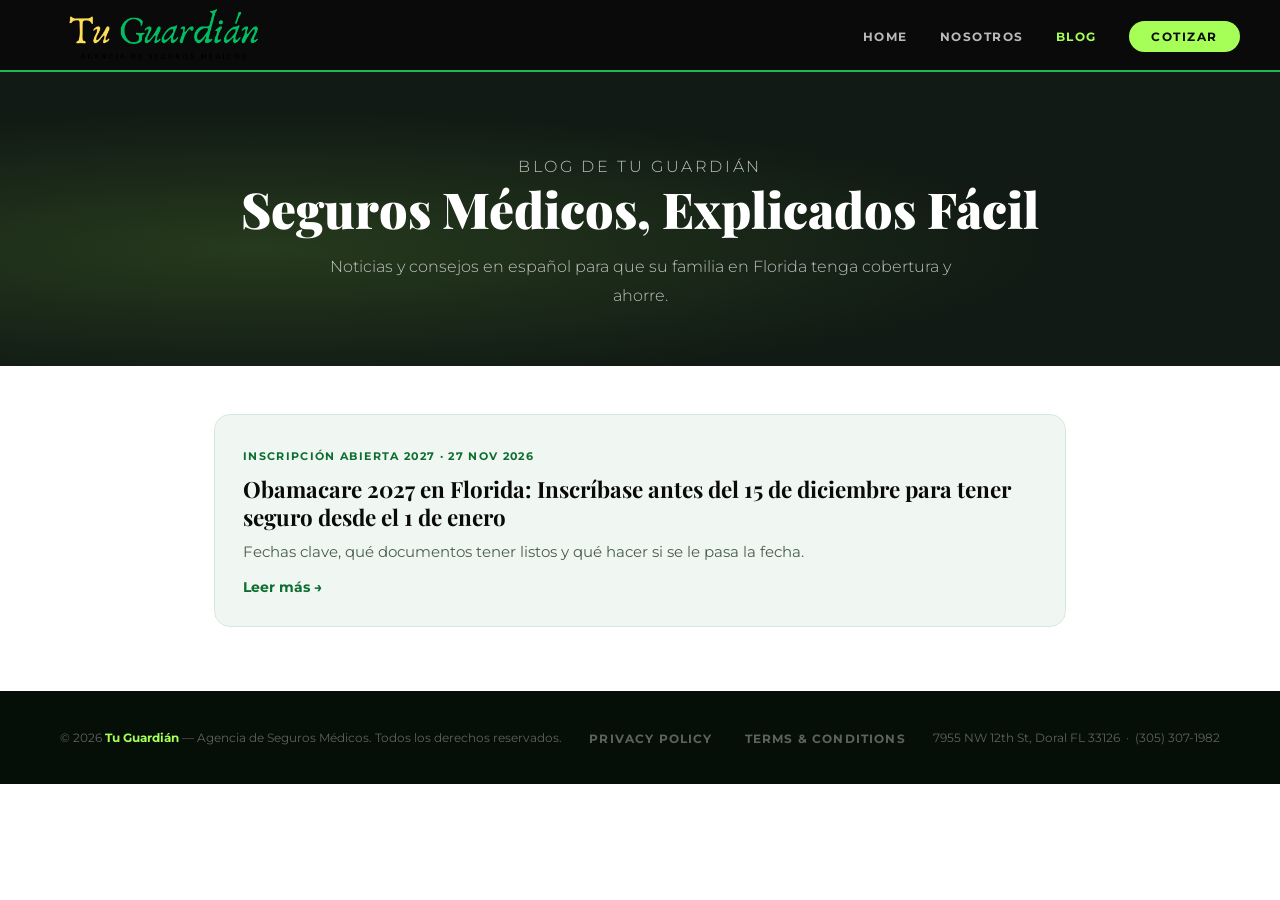
==== blog/index.html @ 9833ef1d "Agregar blog con primer artículo: fechas de Inscripción Abierta 2027 en Florida - /blog/ índice + ar" ====
<!DOCTYPE html>
<html lang="es">
<head>
  <meta charset="UTF-8">
  <meta name="viewport" content="width=device-width, initial-scale=1.0">
  <title>Blog de Seguros Médicos en Florida | Tu Guardián</title>
  <meta name="description" content="Noticias y consejos de seguros médicos en español para familias de Florida: fechas de Inscripción Abierta, cómo ahorrar en planes de Obamacare y cómo obtener cobertura.">
  <link rel="canonical" href="https://tuguardianteasegura.com/blog/">
  <meta property="og:type" content="website">
  <meta property="og:site_name" content="Tu Guardián">
  <meta property="og:locale" content="es_US">
  <meta property="og:url" content="https://tuguardianteasegura.com/blog/">
  <meta property="og:title" content="Blog de Seguros Médicos en Florida | Tu Guardián">
  <meta property="og:description" content="Noticias y consejos de seguros médicos en español para familias de Florida.">
  <meta property="og:image" content="https://tuguardianteasegura.com/og-image.png">
  <meta property="og:image:width" content="1200">
  <meta property="og:image:height" content="630">
  <meta name="twitter:card" content="summary_large_image">
  <link rel="preconnect" href="https://fonts.googleapis.com">
  <link rel="preconnect" href="https://fonts.gstatic.com" crossorigin>
  <link href="https://fonts.googleapis.com/css2?family=Montserrat:wght@300;400;600;700&family=Playfair+Display:wght@700;900&display=swap" rel="stylesheet">
  <link rel="stylesheet" href="blog.css">
  <script src="../tracking.js"></script>
</head>
<body>

<nav>
  <a href="/" class="nav-logo"><img src="../logo.webp" alt="Tu Guardián — Agencia de Seguros Médicos"></a>
  <ul class="nav-links" id="navLinks">
    <li><a href="/">Home</a></li>
    <li><a href="/#nosotros">Nosotros</a></li>
    <li><a href="./" class="active">Blog</a></li>
    <li><a href="/#cotizar" class="nav-cta">Cotizar</a></li>
  </ul>
  <button class="hamburger" id="menuBtn" aria-label="Menú"><span></span><span></span><span></span></button>
</nav>

<header class="page-hero">
  <p class="page-hero-label">Blog de Tu Guardián</p>
  <h1>Seguros Médicos, Explicados Fácil</h1>
  <p>Noticias y consejos en español para que su familia en Florida tenga cobertura y ahorre.</p>
</header>

<main class="post-list">
  <!-- Artículo más reciente primero -->
  <a class="post-card" href="inscripcion-abierta-2027-florida-fechas.html">
    <span class="tag">Inscripción Abierta 2027 · 27 nov 2026</span>
    <h2>Obamacare 2027 en Florida: Inscríbase antes del 15 de diciembre para tener seguro desde el 1 de enero</h2>
    <p>Fechas clave, qué documentos tener listos y qué hacer si se le pasa la fecha.</p>
    <span class="more">Leer más →</span>
  </a>
</main>

<footer>
  <div class="footer-inner">
    <p class="footer-copy">© 2026 <strong>Tu Guardián</strong> — Agencia de Seguros Médicos. Todos los derechos reservados.</p>
    <ul class="footer-nav">
      <li><a href="../tuguardian-privacy.html">Privacy Policy</a></li>
      <li><a href="../tuguardian-terms.html">Terms &amp; Conditions</a></li>
    </ul>
    <p class="footer-copy">7955 NW 12th St, Doral FL 33126 &nbsp;·&nbsp; <a href="tel:3053071982">(305) 307-1982</a></p>
  </div>
</footer>

<script>
  document.getElementById('menuBtn').addEventListener('click', function () {
    document.getElementById('navLinks').classList.toggle('open');
  });
</script>
</body>
</html>
---- blog/blog.css ----
/* Tu Guardián — estilos del blog (compartidos por /blog/) */
:root {
  --green: #1DB954; --green-dark: #159c44; --green-light: #a5ff57; --green-deep: #0d6e2f;
  --yellow: #F5C842; --black: #0a0a0a; --dark: #111a14; --card-bg: #f0f7f2; --muted: #4a5e4f; --white: #ffffff;
  --font: 'Montserrat', sans-serif;
  --display: 'Playfair Display', Georgia, serif;
}
*, *::before, *::after { box-sizing: border-box; margin: 0; padding: 0; }
html { scroll-behavior: smooth; }
body { font-family: var(--font); background: var(--white); color: var(--black); font-size: 16.5px; line-height: 1.75; }

/* NAV */
nav { background: var(--black); border-bottom: 2px solid var(--green); position: sticky; top: 0; z-index: 100; display: flex; align-items: center; justify-content: space-between; padding: 0 2.5rem; height: 72px; }
.nav-logo img { height: 56px; width: auto; display: block; }
.nav-links { display: flex; gap: 2rem; list-style: none; }
.nav-links a { color: rgba(255,255,255,.72); font-size: 0.78rem; font-weight: 700; letter-spacing: 0.12em; text-transform: uppercase; text-decoration: none; }
.nav-links a:hover, .nav-links a.active { color: var(--green-light); }
.nav-cta { background: var(--green-light) !important; color: var(--black) !important; padding: 0.5rem 1.4rem !important; border-radius: 50px; }
.hamburger { display: none; background: none; border: none; cursor: pointer; flex-direction: column; gap: 5px; padding: 6px; }
.hamburger span { display: block; width: 26px; height: 2px; background: var(--green-light); border-radius: 2px; }

/* HERO */
.page-hero { background: radial-gradient(ellipse at 20% 60%, rgba(165,255,87,.14) 0%, transparent 55%), var(--dark); padding: 4rem 2rem 3.5rem; text-align: center; }
.page-hero-label { display: inline-block; font-size: 0.72rem; font-weight: 700; letter-spacing: 0.16em; text-transform: uppercase; color: var(--green-light); margin-bottom: 1rem; }
.page-hero h1 { font-family: var(--display); font-size: clamp(2rem, 4.2vw, 3.1rem); font-weight: 900; color: var(--white); line-height: 1.12; max-width: 900px; margin: 0 auto; }
.page-hero p { color: rgba(255,255,255,0.72); font-size: 1.02rem; font-weight: 300; margin: 1rem auto 0; max-width: 640px; }
.page-hero .meta { font-size: 0.82rem; color: rgba(255,255,255,0.5); margin-top: 1.25rem; }

/* ARTICULO */
.article { max-width: 760px; margin: 0 auto; padding: 3rem 1.5rem 2rem; }
.article h2 { font-family: var(--display); font-size: clamp(1.45rem, 2.6vw, 1.9rem); font-weight: 900; line-height: 1.2; margin: 2.75rem 0 1rem; }
.article p { margin-bottom: 1.1rem; color: #24302a; }
.article ul { margin: 0 0 1.25rem 1.3rem; color: #24302a; }
.article li { margin-bottom: 0.45rem; }
.article a { color: var(--green-deep); font-weight: 600; }

.answer-box { background: var(--card-bg); border: 1px solid #cfe6d7; border-left: 5px solid var(--green); border-radius: 12px; padding: 1.4rem 1.5rem; margin: 0 0 2rem; }
.answer-box .label { font-size: 0.7rem; letter-spacing: 0.14em; text-transform: uppercase; color: var(--green-deep); font-weight: 700; margin-bottom: 0.4rem; }
.answer-box p:last-child { margin-bottom: 0; }

.dates { width: 100%; border-collapse: collapse; margin: 0.5rem 0 1.5rem; border-radius: 12px; overflow: hidden; box-shadow: 0 2px 14px rgba(13,110,47,0.08); }
.dates th, .dates td { padding: 0.85rem 1rem; text-align: left; border-bottom: 1px solid #e3efe7; vertical-align: top; }
.dates th { background: var(--black); color: var(--green-light); font-weight: 700; font-size: 0.78rem; letter-spacing: 0.08em; text-transform: uppercase; }
.dates td:first-child { font-weight: 700; color: var(--green-deep); white-space: nowrap; }
.dates tr.hl td { background: #fff8dc; }

.inline-cta { background: var(--dark); border-radius: 14px; padding: 1.4rem 1.5rem; margin: 2rem 0; display: flex; flex-wrap: wrap; align-items: center; justify-content: space-between; gap: 1rem; }
.inline-cta p { margin: 0 !important; font-weight: 600; color: var(--white) !important; }
.btn-pill { display: inline-flex; align-items: center; gap: .5rem; background: var(--green-light); color: var(--black) !important; padding: .8rem 1.6rem; border-radius: 50px; font-weight: 700; font-size: .82rem; text-transform: uppercase; letter-spacing: .05em; text-decoration: none; box-shadow: 0 4px 20px rgba(165,255,87,.3); }

.faq details { background: var(--card-bg); border: 1px solid #d6eadc; border-radius: 12px; margin-bottom: 0.75rem; padding: 0 1.25rem; }
.faq summary { cursor: pointer; padding: 1rem 0; font-weight: 600; list-style: none; display: flex; justify-content: space-between; gap: 1rem; }
.faq summary::after { content: '+'; color: var(--green-deep); font-size: 1.3rem; line-height: 1; }
.faq details[open] summary::after { content: '–'; }
.faq details p { padding-bottom: 1rem; margin: 0; color: var(--muted); }

.sources { font-size: 0.86rem; color: var(--muted); border-top: 1px solid #e3efe7; margin-top: 2.5rem; padding-top: 1.25rem; }
.sources ul { margin-left: 1.1rem; }
.disclaimer { font-size: 0.8rem; color: var(--muted); margin-top: 1rem; }

/* INDICE DEL BLOG */
.post-list { max-width: 900px; margin: 0 auto; padding: 3rem 1.5rem 4rem; display: grid; gap: 1.25rem; }
.post-card { display: block; background: var(--card-bg); border: 1px solid #d6eadc; border-radius: 16px; padding: 1.6rem 1.75rem; text-decoration: none; color: var(--black); transition: transform .2s, box-shadow .2s; }
.post-card:hover { transform: translateY(-3px); box-shadow: 0 12px 32px rgba(13,110,47,0.12); border-color: var(--green); }
.post-card .tag { font-size: 0.7rem; letter-spacing: 0.12em; text-transform: uppercase; color: var(--green-deep); font-weight: 700; }
.post-card h2 { font-family: var(--display); font-size: 1.4rem; line-height: 1.25; margin: 0.35rem 0 0.5rem; }
.post-card p { color: var(--muted); font-size: 0.95rem; }
.post-card .more { color: var(--green-deep); font-weight: 700; font-size: 0.88rem; margin-top: 0.6rem; display: inline-block; }

/* FORMULARIO */
.contact { background: var(--card-bg); padding: 4.5rem 1.5rem; }
.quote-wrap { max-width: 720px; margin: 0 auto; scroll-margin-top: 90px; }
.form-title { font-family: var(--display); font-size: 1.8rem; font-weight: 700; margin-bottom: .5rem; }
.quote-intro { color: var(--muted); font-size: .92rem; margin-bottom: 1.25rem; }
.form-field { display: flex; flex-direction: column; gap: .35rem; margin-bottom: 1rem; }
.form-row { display: grid; grid-template-columns: 1fr 1fr; gap: 1rem; }
.form-field label { font-size: .7rem; font-weight: 700; letter-spacing: .1em; text-transform: uppercase; color: var(--muted); }
.form-field input, .form-field select { background: var(--white); border: 1.5px solid #c8dece; border-radius: 10px; padding: .75rem 1rem; font-family: var(--font); font-size: .93rem; color: var(--black); outline: none; }
.form-field input:focus, .form-field select:focus { border-color: var(--green); }
.quote-consent { margin-bottom: 1rem; }
.quote-consent label { display: flex; gap: .75rem; align-items: flex-start; font-size: .74rem; line-height: 1.55; color: var(--muted); cursor: pointer; }
.quote-consent strong { color: var(--black); }
.quote-consent input { margin-top: .2rem; width: 18px; height: 18px; flex-shrink: 0; accent-color: var(--green); }
.has-error input, .has-error select { border-color: #d93025 !important; }
.field-error { color: #d93025; font-size: .78rem; }
.quote-consent .field-error { display: block; margin: .4rem 0 0 1.9rem; }
.quote-status { color: #d93025; font-size: .88rem; min-height: 1em; margin-top: .6rem; }
.btn-submit { display: inline-flex; align-items: center; gap: .5rem; background: var(--green-light); color: var(--black); padding: .85rem 2rem; border-radius: 50px; font-weight: 700; font-size: .88rem; border: none; cursor: pointer; font-family: var(--font); text-transform: uppercase; letter-spacing: .05em; box-shadow: 0 4px 20px rgba(165,255,87,.3); }
.btn-submit:disabled { opacity: .6; cursor: wait; }
.quote-form[hidden] { display: none !important; }
.quote-hp { position: absolute; left: -10000px; width: 1px; height: 1px; overflow: hidden; }
.form-success { display: none; background: #e8f5ee; border: 1px solid var(--green); border-radius: 10px; padding: 1rem; color: var(--green-deep); text-align: center; }
.quote-success:not([hidden]) { display: block; }
.quote-success a { color: var(--green-deep); font-weight: 700; }

/* PIE */
footer { background: #060e08; padding: 2rem 2.5rem; }
.footer-inner { max-width: 1160px; margin: 0 auto; display: flex; flex-wrap: wrap; align-items: center; justify-content: space-between; gap: 1.25rem; }
.footer-copy { font-size: .78rem; color: rgba(255,255,255,.35); }
.footer-copy strong { color: var(--green-light); }
.footer-copy a { color: inherit; text-decoration: none; }
.footer-nav { display: flex; gap: 2rem; list-style: none; }
.footer-nav a { font-size: .73rem; text-transform: uppercase; letter-spacing: .1em; color: rgba(255,255,255,.35); text-decoration: none; font-weight: 700; }
.footer-nav a:hover { color: var(--green-light); }

@media (max-width: 760px) {
  nav { padding: 0 1.25rem; }
  .nav-links { display: none; }
  .nav-links.open { display: flex; flex-direction: column; position: absolute; top: 72px; left: 0; right: 0; background: var(--black); padding: 1.5rem 2rem; border-bottom: 2px solid var(--green-light); gap: 1.2rem; }
  .hamburger { display: flex; }
  .form-row { grid-template-columns: 1fr; }
  .footer-inner { flex-direction: column; text-align: center; }
  .dates td:first-child { white-space: normal; }
}
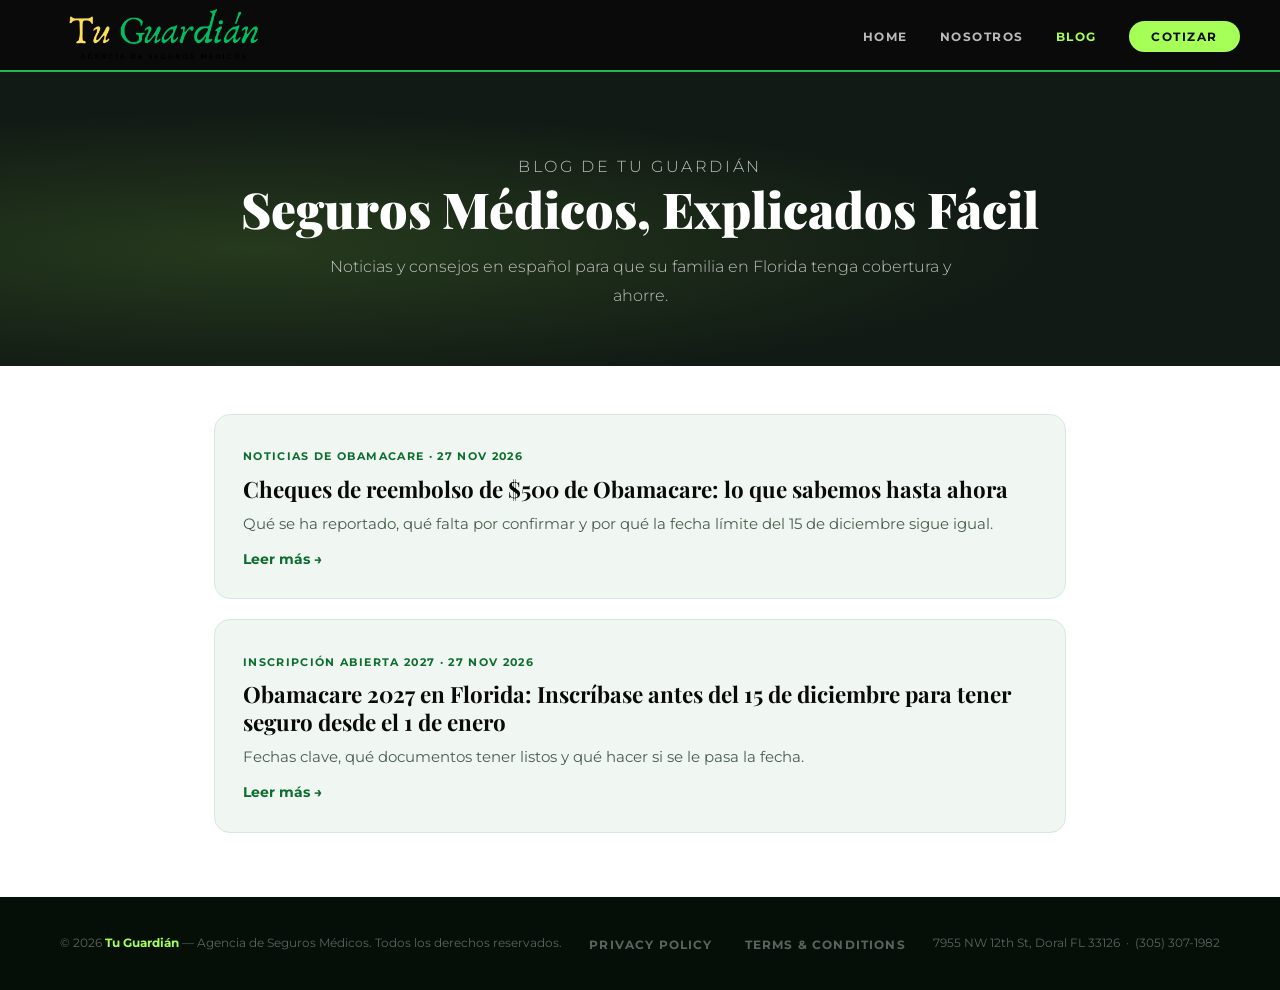
==== commit 18164658: "Agregar artículo: cheques de reembolso de $500 de Obamacare — lo que sabemos Co-Authored-By: Claude " ====
--- a/blog/index.html
+++ b/blog/index.html
@@ -43,6 +43,12 @@
 
 <main class="post-list">
   <!-- Artículo más reciente primero -->
+  <a class="post-card" href="cheques-reembolso-aca-2026.html">
+    <span class="tag">Noticias de Obamacare · 27 nov 2026</span>
+    <h2>Cheques de reembolso de $500 de Obamacare: lo que sabemos hasta ahora</h2>
+    <p>Qué se ha reportado, qué falta por confirmar y por qué la fecha límite del 15 de diciembre sigue igual.</p>
+    <span class="more">Leer más →</span>
+  </a>
   <a class="post-card" href="inscripcion-abierta-2027-florida-fechas.html">
     <span class="tag">Inscripción Abierta 2027 · 27 nov 2026</span>
     <h2>Obamacare 2027 en Florida: Inscríbase antes del 15 de diciembre para tener seguro desde el 1 de enero</h2>
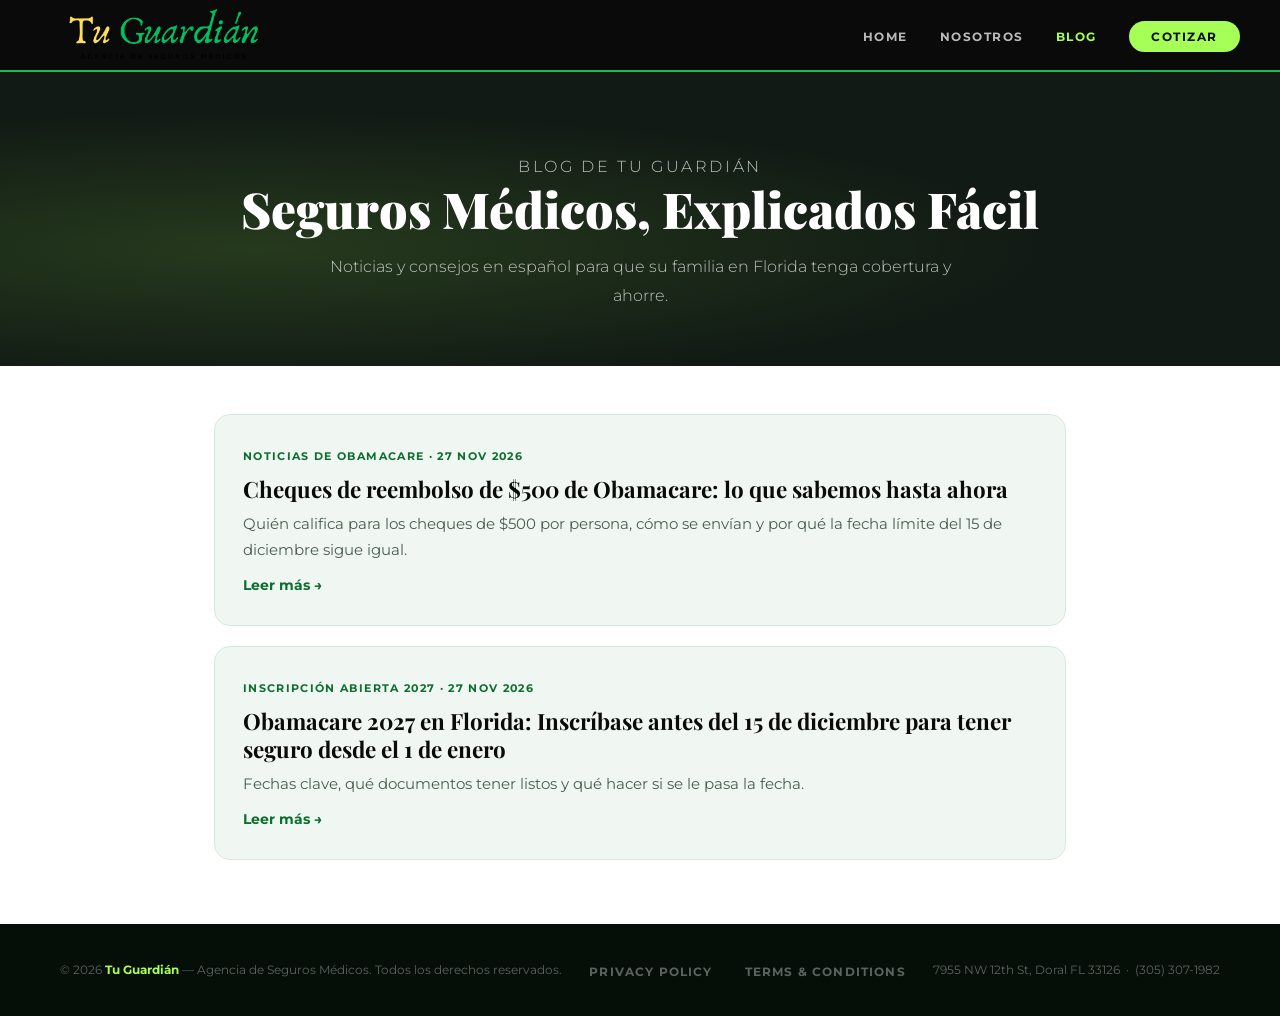
==== commit 535e05d8: "Actualizar artículo de cheques de $500 con detalles confirmados Agregar requisitos, cantidad, estado" ====
--- a/blog/index.html
+++ b/blog/index.html
@@ -46,7 +46,7 @@
   <a class="post-card" href="cheques-reembolso-aca-2026.html">
     <span class="tag">Noticias de Obamacare · 27 nov 2026</span>
     <h2>Cheques de reembolso de $500 de Obamacare: lo que sabemos hasta ahora</h2>
-    <p>Qué se ha reportado, qué falta por confirmar y por qué la fecha límite del 15 de diciembre sigue igual.</p>
+    <p>Quién califica para los cheques de $500 por persona, cómo se envían y por qué la fecha límite del 15 de diciembre sigue igual.</p>
     <span class="more">Leer más →</span>
   </a>
   <a class="post-card" href="inscripcion-abierta-2027-florida-fechas.html">
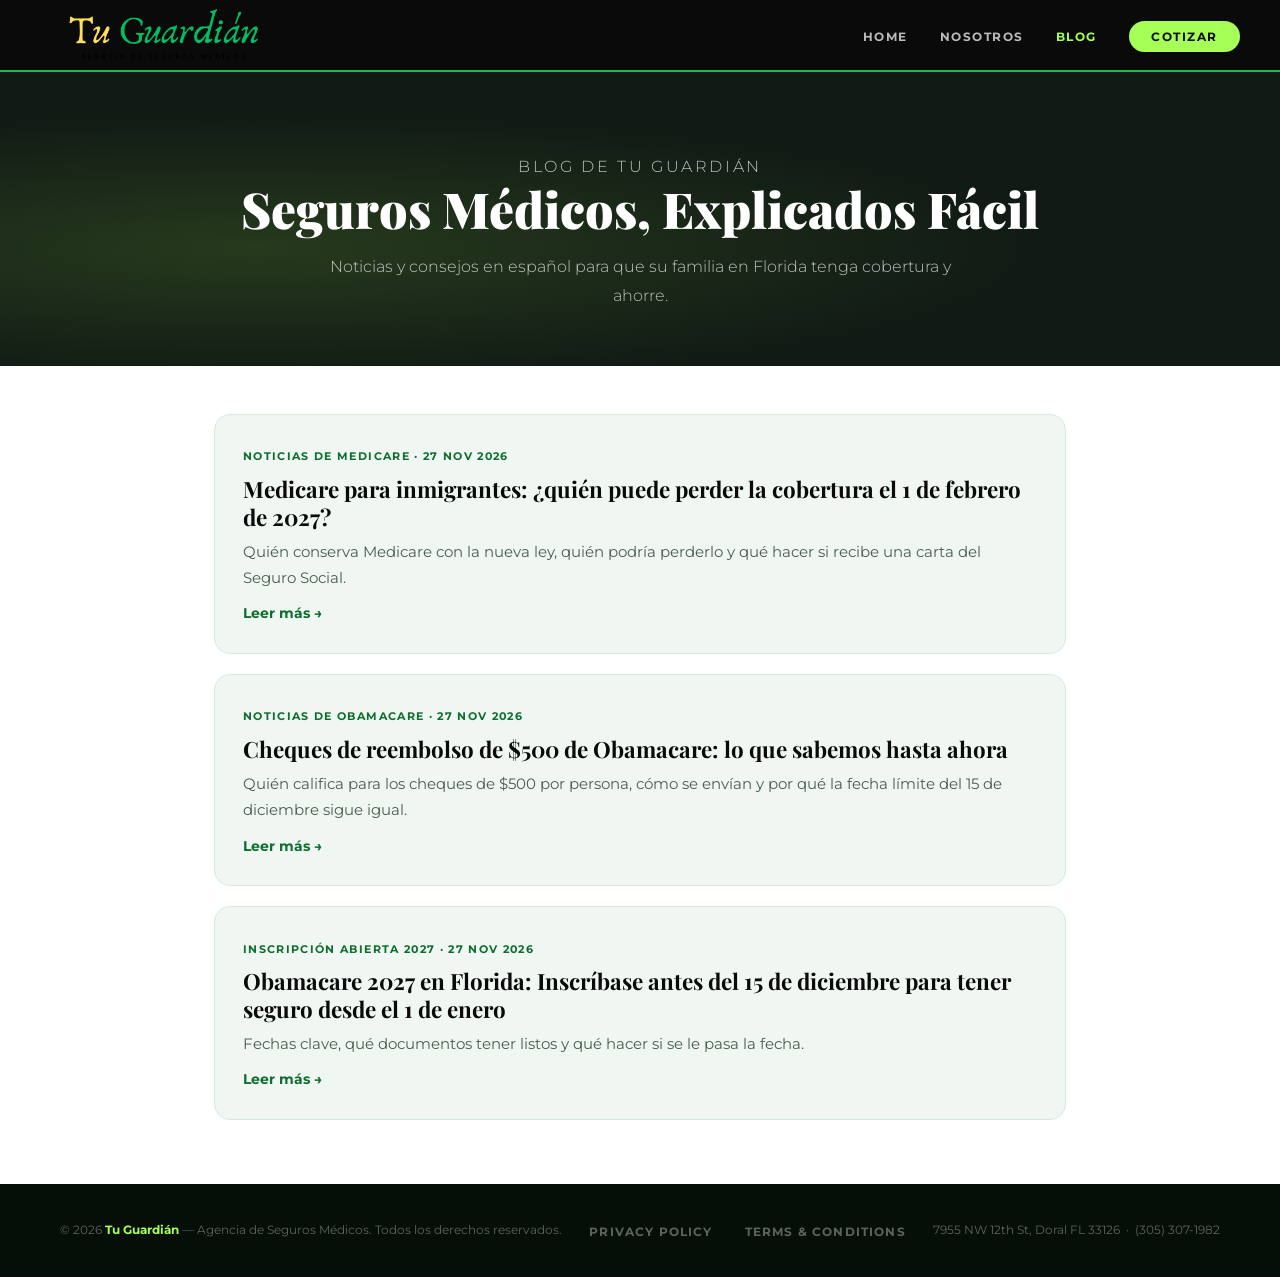
==== commit 37779bde: "Blog: Medicare para inmigrantes — quién puede perderlo el 1 de febrero de 2027 (BIRKE #5) Datos veri" ====
--- a/blog/index.html
+++ b/blog/index.html
@@ -43,6 +43,12 @@
 
 <main class="post-list">
   <!-- Artículo más reciente primero -->
+  <a class="post-card" href="medicare-inmigrantes-febrero-2027.html">
+    <span class="tag">Noticias de Medicare · 27 nov 2026</span>
+    <h2>Medicare para inmigrantes: ¿quién puede perder la cobertura el 1 de febrero de 2027?</h2>
+    <p>Quién conserva Medicare con la nueva ley, quién podría perderlo y qué hacer si recibe una carta del Seguro Social.</p>
+    <span class="more">Leer más →</span>
+  </a>
   <a class="post-card" href="cheques-reembolso-aca-2026.html">
     <span class="tag">Noticias de Obamacare · 27 nov 2026</span>
     <h2>Cheques de reembolso de $500 de Obamacare: lo que sabemos hasta ahora</h2>
